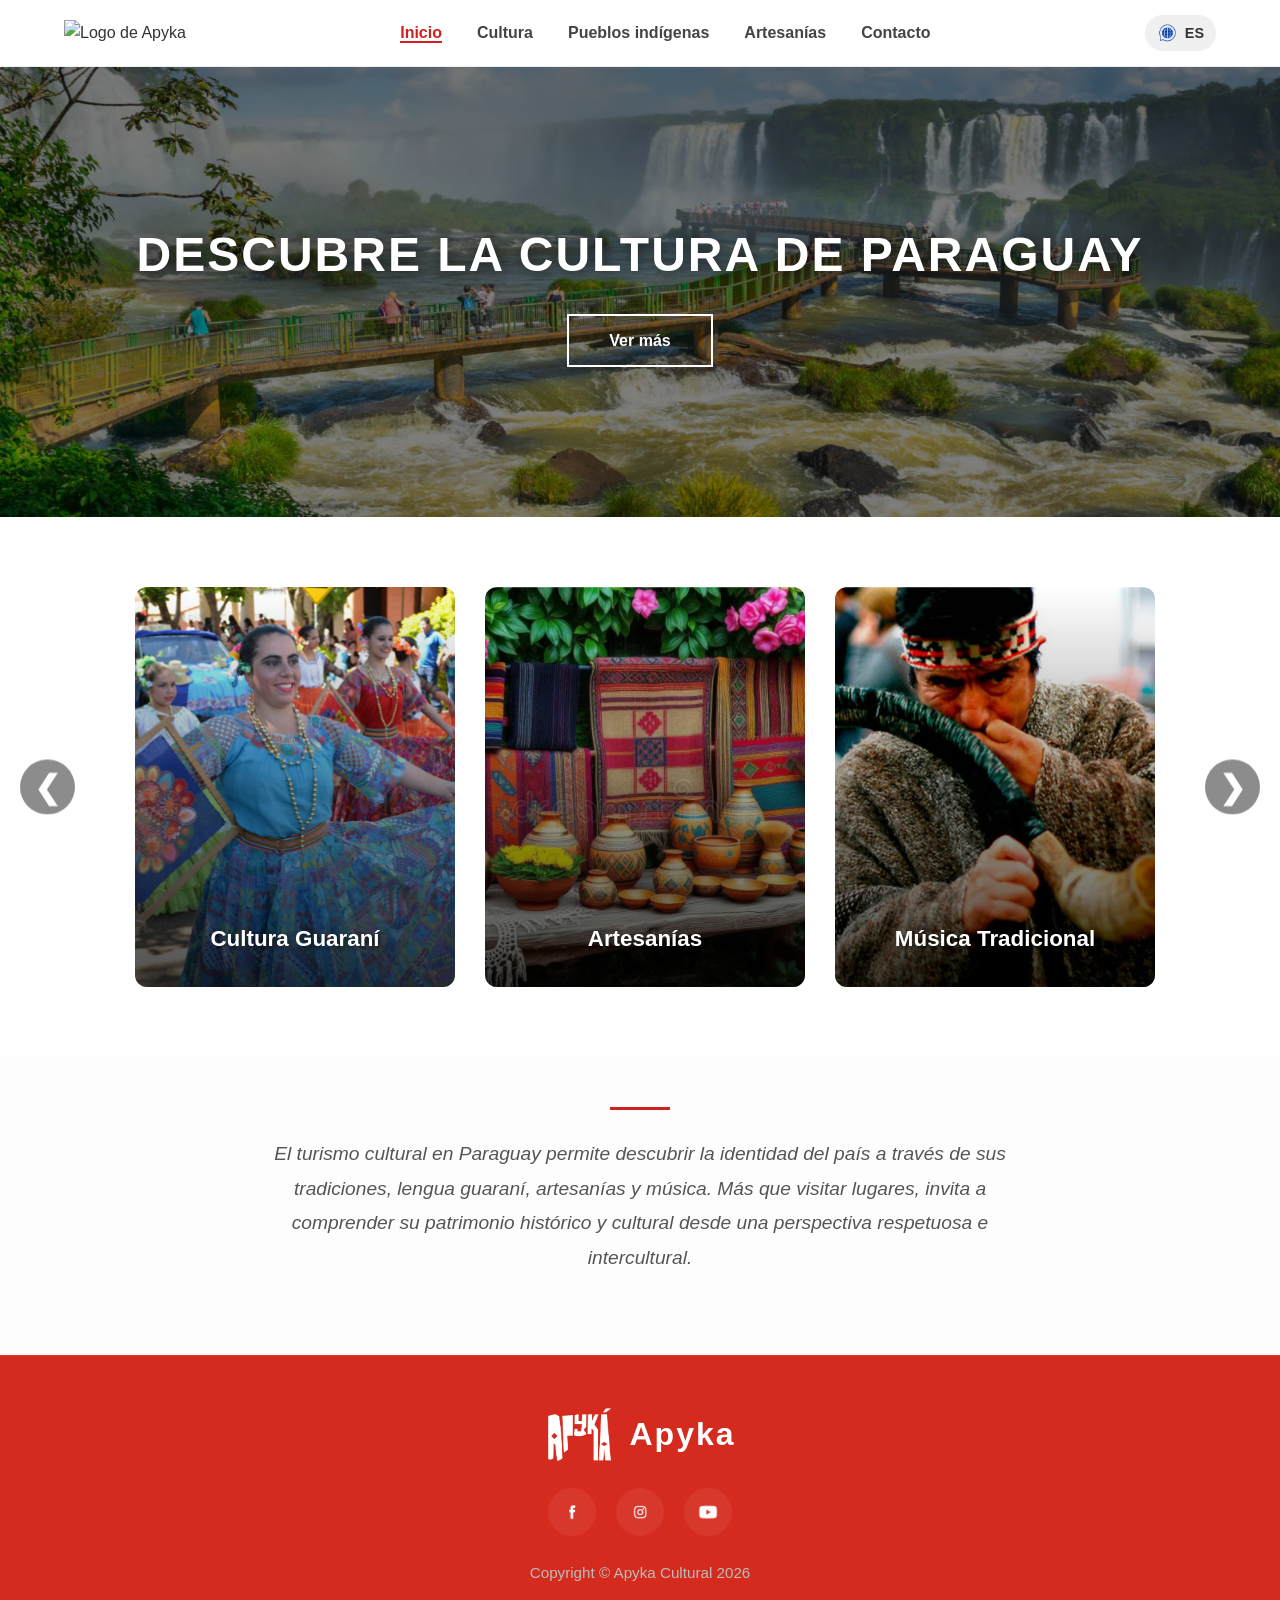
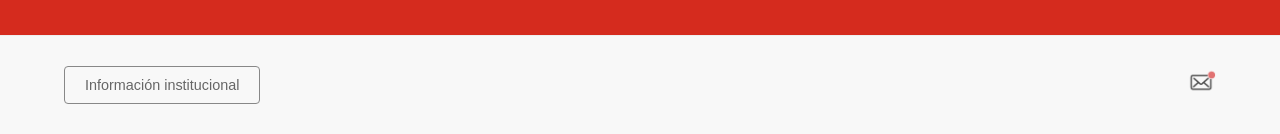
==== index.html @ 98e0ff98 "Add files via upload" ====
<!DOCTYPE html>
<html lang="es">
<head>
    <meta charset="UTF-8">
    <meta name="viewport" content="width=device-width, initial-scale=1.0">
    <title>Cultura de Paraguay - Inicio</title>
    <link rel="stylesheet" href="./css/estilos.css">
</head>

<body>

<header>

    <div class="logo">
        <img src="images/logo.png" alt="Logo de Apyka">
    </div>

    <button class="menu-toggle"
        aria-label="Abrir menú de navegación"
        aria-expanded="false"
        aria-controls="menu-principal">
        ☰
    </button>

    <nav class="menu-principal" id="menu-principal">
        <ul>
            <li><a href="index.html" class="active" id="navInicio">Inicio</a></li>
            <li><a href="cultura.html" id="navCultura">Cultura</a></li>
            <li><a href="pueblos.html" id="navPueblos">Pueblos indígenas</a></li>
            <li><a href="artesanias.html" id="navArtesanias">Artesanías</a></li>
            <li><a href="contacto.html" id="navContacto">Contacto</a></li>
        </ul>
    </nav>

    <div class="idioma-selector-container">

        <button class="btn-mundo"
            id="btnIdioma"
            aria-label="Seleccionar idioma del sitio">

            <img src="images/world-icon.png" alt="" class="icono-mundo">

            <span class="idioma-actual" id="idiomaActual">
                ES
            </span>

        </button>

        <ul class="lista-idiomas" id="menuIdiomas">
            <li><a href="index.html?lang=es">Español (ES)</a></li>
            <li><a href="index.html?lang=en">English (EN)</a></li>
            <li><a href="index.html?lang=gn">Guaraní (GN)</a></li>
        </ul>

    </div>

</header>

<main>

    <section class="hero-container">

        <div class="hero-content">

            <h1 id="heroTitulo">
                DESCUBRE LA CULTURA DE PARAGUAY
            </h1>

            <a href="cultura.html"
                class="btn-ver-mas"
                id="btnVerMas"
                aria-label="Ir a la página de cultura guaraní">

                Ver más

            </a>

        </div>

    </section>

    <section class="carrusel-seccion">

        <button class="slider-btn prev"
            aria-label="Imagen anterior">
            ❮
        </button>

        <button class="slider-btn next"
            aria-label="Siguiente imagen">
            ❯
        </button>

        <div class="carrusel-container">

            <div class="carrusel-track">

                <article class="tarjeta-carrusel" id="guaraniCard">
                    <img src="images/guarani.jpg" alt="Personas con vestimenta tradicional de la cultura guaraní">
                    <div class="tarjeta-info">
                        <h2 id="cardGuarani">Cultura Guaraní</h2>
                    </div>
                </article>

                <article class="tarjeta-carrusel" id="artesaniasCard">
                    <img src="images/artesanias.jpg" alt="Artesanías tradicionales paraguayas hechas a mano">
                    <div class="tarjeta-info">
                        <h2 id="cardArtesanias">Artesanías</h2>
                    </div>
                </article>

                <article class="tarjeta-carrusel" id="musicaCard">
                    <img src="images/musica.jpg" alt="Músicos paraguayos tocando arpa y guitarra tradicional">
                    <div class="tarjeta-info">
                        <h2 id="cardMusica">Música Tradicional</h2>
                    </div>
                </article>

                <article class="tarjeta-carrusel" id="gastronomiaCard">
                    <img src="images/comida.jpg" alt="Platos típicos paraguayos como chipa, sopa paraguaya y tereré">
                    <div class="tarjeta-info">
                        <h2 id="cardGastronomia">Gastronomía</h2>
                    </div>
                </article>

                <article class="tarjeta-carrusel" id="festividadesCard">
                    <img src="images/celebracion.jpg" alt="Celebración tradicional paraguaya con música y danzas culturales">
                    <div class="tarjeta-info">
                        <h2 id="cardFestividades">Festividades</h2>
                    </div>
                </article>

                <article class="tarjeta-carrusel" id="naturalezaCard">
                    <img src="images/naturaleza.jpg" alt="Paisaje natural representativo del turismo ecológico en Paraguay">
                    <div class="tarjeta-info">
                        <h2 id="cardNaturaleza">Naturaleza</h2>
                    </div>
                </article>

                <article class="tarjeta-carrusel" id="lenguaCard">
                    <img src="images/lenguaje.jpg" alt="Personas utilizando la lengua guaraní como parte de la identidad cultural paraguaya">
                    <div class="tarjeta-info">
                        <h2 id="cardLengua">Lengua Guaraní</h2>
                    </div>
                </article>

            </div>

        </div>

    </section>

    <section class="intro-text">

        <p id="textoIntro">
            El turismo cultural en Paraguay permite descubrir la identidad del país a través de sus tradiciones, lengua guaraní, artesanías y música. Más que visitar lugares, invita a comprender su patrimonio histórico y cultural desde una perspectiva respetuosa e intercultural.
        </p>

    </section>

</main>

<section class="pre-footer">

    <div class="pre-footer-logo">

        <img src="images/Logo-2.png"
            alt="Logo Apyka">

        <h2>
            Apyka
        </h2>

    </div>


    <div class="pre-footer-redes">

        <a href="#"
            aria-label="Facebook">

            <img src="images/facebook.png"
                alt="Facebook">

        </a>

        <a href="#"
            aria-label="Instagram">

            <img src="images/instagram.png"
                alt="Instagram">

        </a>

        <a href="#"
            aria-label="YouTube">

            <img src="images/youtube.png"
                alt="YouTube">

        </a>

    </div>


    <p class="pre-footer-copy">
        Copyright © Apyka Cultural 2026
    </p>

</section>

<footer class="main-footer">

    <div class="footer-left">
        <button class="btn-institucional" id="btnInstitucional">
            Información institucional
        </button>
    </div>

    <div class="footer-right">

        <a href="mailto:contacto@apyka.com"
            class="contacto-link"
            aria-label="Enviar correo a contacto@apyka.com">

            <img src="images/mail-icon.png" alt="Contacto" class="mail-icon">

        </a>

    </div>

</footer>

<!-- Paneles informativos -->

<div class="modal-cultura" id="modalCultura">

    <div class="modal-contenido">

        <button class="cerrar-modal" id="cerrarModal">
            &times;
        </button>

        <div class="modal-imagen">
            <img id="modalImg" src="" alt="">
        </div>

        <div class="modal-texto">
            <h2 id="modalTitulo"></h2>
            <p id="modalDescripcion"></p>
        </div>

    </div>

</div>

<script src="js/script.js"></script>

</body>
</html>
---- css/estilos.css ----
/* ESTILOS GENERALES Y ACCESIBILIDAD PAGINA DE INICIO */

* {
    margin: 0;
    padding: 0;
    box-sizing: border-box;
    font-family: 'Segoe UI', Tahoma, Geneva, Verdana, sans-serif;
}

html {
    scroll-behavior: smooth;
}

body {
    background-color: #ffffff;
    color: #333;
    line-height: 1.6;
}

/* ENCABEZADO */

header {
    display: flex;
    justify-content: space-between;
    align-items: center;
    padding: 15px 5%;
    background-color: #ffffff;
    border-bottom: 1px solid #eee;
}

.logo img {
    height: 60px;
    width: auto;
}

/* MENÚ DE NAVEGACIÓN */

.menu-principal ul {
    list-style: none;
    display: flex;
    gap: 35px;
}

.menu-principal ul li a {
    text-decoration: none;
    color: #444;
    font-weight: 600;
    font-size: 1rem;
    transition: 0.3s;
    background: none;
    padding: 0;
}

.menu-principal ul li a:hover {
    color: #d12020;
}

.menu-principal ul li a.active {
    color: #d12020;
    border-bottom: 2px solid #d12020;
}

/* SELECTOR DE IDIOMA */

.idioma-selector-container {
    position: relative;
    display: inline-block;
}

.btn-mundo {
    background-color: #f0f0f0;
    border: none;
    padding: 8px 12px;
    border-radius: 25px;
    display: flex;
    align-items: center;
    gap: 8px;
    cursor: pointer;
    transition: background 0.3s ease;
}

.btn-mundo:hover {
    background-color: #e0e0e0;
}

.icono-mundo {
    width: 20px;
    height: 20px;
}

.idioma-actual {
    font-weight: bold;
    font-size: 0.9rem;
    color: #333;
}

/* MENÚ IDIOMAS */

.lista-idiomas {
    position: absolute;
    top: 100%;
    right: 0;
    background-color: white;
    min-width: 140px;
    box-shadow: 0px 8px 16px rgba(0,0,0,0.1);
    border-radius: 8px;
    list-style: none;
    padding: 10px 0;
    margin-top: 5px;
    display: none;
    z-index: 1000;
}

.idioma-selector-container:hover .lista-idiomas {
    display: block;
}

.lista-idiomas li a {
    color: #333;
    padding: 10px 16px;
    text-decoration: none;
    display: block;
    font-size: 0.9rem;
    transition: background 0.2s;
}

.lista-idiomas li a:hover {
    background-color: #f1f1f1;
    color: #d12020;
}

/* HERO */

.hero-container {
    background:
    linear-gradient(rgba(0,0,0,0.5), rgba(0,0,0,0.5)),
    url('../images/banner.jpg') no-repeat center center;

    background-size: cover;
    height: 450px;

    display: flex;
    align-items: center;
    justify-content: center;

    text-align: center;
    color: white;
}

.hero-content h1 {
    font-size: 3rem;
    font-weight: 800;
    letter-spacing: 2px;
    text-shadow: 2px 2px 15px rgba(0,0,0,0.7);
    margin-bottom: 20px;
}

/* BOTÓN */

.btn-ver-mas {
    background-color: transparent;
    color: white;
    border: 2px solid white;
    padding: 12px 40px;
    font-size: 1rem;
    font-weight: bold;
    cursor: pointer;
    transition: all 0.4s ease;
    display: inline-block;
    text-decoration: none;
    text-align: center;
}

.btn-ver-mas:hover {
    background-color: white;
    color: #333;
    transform: translateY(-3px);
    box-shadow: 0 5px 15px rgba(0,0,0,0.3);
}

/* CARRUSEL */

.carrusel-seccion {
    width: 100%;
    overflow: hidden;
    padding: 50px 0;
    background-color: #fff;
    position: relative;
}

.carrusel-container {
    width: 1050px;
    margin: auto;
    overflow: hidden;
}

.carrusel-track {
    display: flex;
    justify-content: flex-start;
    align-items: center;
    gap: 30px;
    padding: 20px;
    transition: all 0.5s ease;
    flex-wrap: nowrap;
}

.carrusel-track::-webkit-scrollbar {
    display: none;
}

.slider-btn {
    position: absolute;
    top: 50%;
    transform: translateY(-50%);

    width: 55px;
    height: 55px;

    border-radius: 50%;
    border: none;

    background: rgba(0, 0, 0, 0.45);
    backdrop-filter: blur(4px);

    color: white;
    font-size: 2rem;
    font-weight: bold;

    display: flex;
    align-items: center;
    justify-content: center;

    cursor: pointer;
    z-index: 100;

    transition: all 0.3s ease;
}

.slider-btn.prev {
    left: 20px;
}

.slider-btn.next {
    right: 20px;
}

.slider-btn:hover {
    background: rgba(209, 32, 32, 0.9);
    transform: translateY(-50%) scale(1.1);
}

/* TARJETAS */

.tarjeta-carrusel {
    position: relative;
    min-width: 300px;
    flex-shrink: 0;
    height: 400px;
    border-radius: 12px;
    overflow: hidden;
    cursor: pointer;

    transition:
    transform 0.4s cubic-bezier(0.175, 0.885, 0.32, 1.275),
    box-shadow 0.4s ease;
}

.tarjeta-carrusel img {
    width: 100%;
    height: 100%;
    object-fit: cover;
    transition: filter 0.4s ease;
}

.tarjeta-info {
    position: absolute;
    bottom: 0;
    left: 0;

    width: 100%;
    height: 100%;

    display: flex;
    align-items: flex-end;
    justify-content: center;

    padding-bottom: 30px;

    background: linear-gradient(transparent, rgba(0,0,0,0.7));

    transition: background 0.4s ease;
}

.tarjeta-info h2 {
    color: white;
    font-size: 1.4rem;
    text-align: center;
    text-shadow: 2px 2px 4px rgba(0,0,0,0.5);
}

/* EFECTOS */

.tarjeta-carrusel:hover {
    transform: translateY(-15px);
    box-shadow: 0 15px 35px rgba(0,0,0,0.3);
}

.tarjeta-carrusel:hover img {
    filter: brightness(40%);
}

.tarjeta-carrusel:hover .tarjeta-info {
    background: rgba(0,0,0,0.5);
}

/* INTRODUCCIÓN */

.intro-text {
    padding: 80px 20%;
    text-align: center;
    background-color: #fdfdfd;
    position: relative;
}

.intro-text::before {
    content: "";
    position: absolute;
    top: 50px;
    left: 50%;
    transform: translateX(-50%);
    width: 60px;
    height: 3px;
    background-color: #d12020;
}

.intro-text p {
    font-size: 1.2rem;
    color: #555;
    line-height: 1.8;
    font-style: italic;
}

/* FOOTER */

.main-footer {
    display: flex;
    justify-content: space-between;
    align-items: center;
    padding: 30px 5%;
    background-color: #f8f8f8;
    border-top: 1px solid #eee;
}

.btn-institucional {
    background-color: transparent;
    border: 1px solid #888;
    color: #666;
    padding: 10px 20px;
    border-radius: 4px;
    font-size: 0.9rem;
    cursor: pointer;
    transition: all 0.3s ease;
}

.btn-institucional:hover {
    background-color: #333;
    color: #fff;
    border-color: #333;
}

.mail-icon {
    width: 30px;
    height: auto;
    opacity: 0.7;
    transition: opacity 0.3s;
}

.mail-icon:hover {
    opacity: 1;
}

/* CULTURA */

.hero-cultura {
    background:
    linear-gradient(rgba(0,0,0,0.5), rgba(0,0,0,0.5)),
    url('../images/banner-cultura.jpg') no-repeat center center;

    background-size: cover;
    height: 450px;
}

.descripcion-premium {
    text-align: center;
    padding: 80px 15%;
    background-color: #ffffff;
}

.decoracion-linea {
    width: 50px;
    height: 3px;
    background-color: #d12020;
    margin: 0 auto 25px auto;
}

.descripcion-premium p {
    font-size: 1.15rem;
    color: #444;
    line-height: 1.8;
    margin-bottom: 5px;
}

/* GALERÍA */

.galeria-cultura {
    display: grid;
    grid-template-columns: repeat(auto-fit, minmax(250px, 1fr));
    gap: 30px;
    padding: 0 5% 100px 5%;
    max-width: 1300px;
    margin: 0 auto;
}

.tarjeta-guarani {
    background: #fff;
    border-radius: 12px;
    overflow: hidden;
    box-shadow: 0 10px 25px rgba(0,0,0,0.05);
    transition: all 0.4s ease;
}

.tarjeta-guarani:hover {
    transform: translateY(-15px);
    box-shadow: 0 20px 40px rgba(0,0,0,0.15);
}

.imagen-contenedor {
    height: 280px;
    overflow: hidden;
}

.imagen-contenedor img {
    width: 100%;
    height: 100%;
    object-fit: cover;
    transition: transform 0.6s ease;
}

.tarjeta-guarani:hover img {
    transform: scale(1.1);
}

.info-tarjeta {
    padding: 25px;
    text-align: left;
}

.info-tarjeta h3 {
    font-size: 1.3rem;
    color: #222;
    margin-bottom: 10px;
}

.info-tarjeta p {
    font-size: 0.95rem;
    color: #777;
}

/* ARTESANÍAS */

.hero-artesanias {
    background:
    linear-gradient(rgba(0,0,0,0.4), rgba(0,0,0,0.5)),
    url('../images/artesanat-bg.jpg') no-repeat center center;

    background-size: cover;
    height: 450px;

    display: flex;
    align-items: center;
    justify-content: center;
}

.hero-artesanias h1 {
    text-transform: uppercase;
    letter-spacing: 4px;
    text-shadow: 3px 3px 15px rgba(0,0,0,0.8);
}

.contenedor-artesanias {
    max-width: 1200px;
    margin: 40px auto;
    padding: 0 5%;

    display: flex;
    flex-direction: column;
    gap: 60px;
}

.tarjeta-horizontal {
    display: flex;
    background: #ffffff;
    border-radius: 15px;
    overflow: hidden;
    box-shadow: 0 15px 35px rgba(0,0,0,0.08);
    transition: transform 0.3s ease;
}

.tarjeta-horizontal:hover {
    transform: translateY(-5px);
}

.tarjeta-invertida {
    flex-direction: row-reverse;
}

.imagen-destacada {
    flex: 1.2;
    position: relative;
    min-height: 350px;
}

.imagen-destacada img {
    width: 100%;
    height: 100%;
    object-fit: cover;
}

.etiqueta-flotante {
    position: absolute;
    top: 20px;
    left: 20px;

    background: rgba(209, 32, 32, 0.9);
    color: white;

    padding: 5px 15px;
    font-size: 0.8rem;
    font-weight: bold;

    border-radius: 4px;
    letter-spacing: 1px;
}

.contenido-detalle {
    flex: 1;
    padding: 50px;

    display: flex;
    flex-direction: column;
    justify-content: center;
}

.contenido-detalle h2 {
    font-size: 2.2rem;
    color: #222;
    margin-bottom: 15px;
}

.separador-rojo {
    width: 40px;
    height: 3px;
    background: #d12020;
    margin-bottom: 25px;
}

.contenido-detalle p {
    font-size: 1.05rem;
    color: #555;
    line-height: 1.8;
    text-align: justify;
}

/* ACCESIBILIDAD */

a:focus,
button:focus {
    outline: 3px solid #d12020;
    outline-offset: 3px;
    border-radius: 4px;
}

button:active,
a:active {
    transform: scale(0.98);
}

/* MENÚ HAMBURGUESA */

.menu-toggle {
    display: none;
    background: #ffffff;
    border: 2px solid #d12020;
    border-radius: 8px;
    padding: 4px 9px;
    font-size: 1.5rem;
    cursor: pointer;
    color: #333;
    position: absolute;
    top: 20px;
    right: 20px;
    z-index: 2000;
    transition: all 0.3s ease;
}

.menu-toggle:hover {
    background-color: #d12020;
    color: white;
}

/* RESPONSIVE */

@media (max-width: 768px) {

    header {
        flex-wrap: wrap;
        padding: 15px;
    }

    .menu-toggle {
        display: block;
    }

    .menu-principal {
    position: fixed;
    top: 0;
    right: -100%;
    width: 260px;
    height: 100vh;
    background-color: white;
    box-shadow: -5px 0 15px rgba(0,0,0,0.1);
    padding-top: 120px;
    transition: right 0.4s ease;
    z-index: 1500;
}

    .menu-principal.activo {
    right: 0;
}

    .menu-principal ul {
    flex-direction: column;
    gap: 25px;
    text-align: center;
}

    .idioma-selector-container {
    position: absolute;
    top: 22px;
    right: 80px;
}

    .hero-content h1 {
        font-size: 2rem;
        padding: 0 10px;
    }

    .intro-text {
        padding: 50px 10%;
    }

    .tarjeta-horizontal {
        flex-direction: column;
    }

    .contenido-detalle {
        padding: 30px;
    }
}

@media (max-width: 480px) {

    .hero-content h1 {
        font-size: 1.5rem;
    }

    .btn-ver-mas {
        padding: 10px 20px;
        font-size: 0.9rem;
    }

    .contenido-detalle {
        padding: 20px;
    }

    .intro-text {
        padding: 40px 5%;
    }
}

@media (max-width: 768px) {

    .slider-btn {
        width: 45px;
        height: 45px;
        font-size: 1.5rem;
    }

}

/* MODAL CULTURAL */

.modal-cultura {
    position: fixed;
    inset: 0;
    background: rgba(0,0,0,0.75);

    display: none;

    justify-content: center;
    align-items: center;

    z-index: 5000;

    padding: 20px;
}

.modal-cultura.activo {
    display: flex;
}

.modal-contenido {
    background: white;
    width: 90%;
    max-width: 1100px;

    border-radius: 20px;
    overflow: hidden;

    display: flex;
    position: relative;

    animation: aparecerModal 0.3s ease;
}

.modal-imagen {
    flex: 1;
    min-height: 500px;
}

.modal-imagen img {
    width: 100%;
    height: 100%;
    object-fit: cover;
}

.modal-texto {
    flex: 1;
    padding: 50px;

    display: flex;
    flex-direction: column;
    justify-content: center;
}

.modal-texto h2 {
    font-size: 2rem;
    margin-bottom: 20px;
    color: #222;
}

.modal-texto p {
    text-align: justify;
    line-height: 1.8;
    color: #444;
    margin-bottom: 15px;
}

.cerrar-modal {
    position: absolute;
    top: 20px;
    right: 20px;

    width: 45px;
    height: 45px;

    border: none;
    border-radius: 50%;

    background: #d12020;
    color: white;

    font-size: 1.5rem;
    cursor: pointer;

    transition: 0.3s ease;
}

.cerrar-modal:hover {
    transform: scale(1.1);
}

@keyframes aparecerModal {
    from {
        opacity: 0;
        transform: scale(0.9);
    }

    to {
        opacity: 1;
        transform: scale(1);
    }
}

/* RESPONSIVE */

@media (max-width: 768px) {

    .modal-contenido {
        flex-direction: column;
        max-height: 90vh;
        overflow-y: auto;
    }

    .modal-imagen {
        min-height: 250px;
    }

    .modal-texto {
        padding: 30px;
    }

    .modal-imagen {
    height: 300px;
}

.modal-imagen img {
    width: 100%;
    height: 100%;
    object-fit: cover;
}

.modal-texto {
    background-color: white;
    padding: 25px;
}

.modal-texto h2 {
    color: #222;
    margin-bottom: 20px;
    text-align: center;
    font-size: 1.8rem;
}

.modal-texto p {
    text-align: justify;
    line-height: 1.8;
    color: #444;
}

.intro-text::before {
    top: 25px;
}

.intro-text p {
    margin-top: 25px;
}

}



/* CONTACTO */

.hero-contacto {

    background:
    linear-gradient(rgba(0,0,0,0.55),
    rgba(0,0,0,0.55)),
    url("../images/contacto-bg.jpg");

    background-size: cover;
    background-position: center;

}


.contacto-seccion {

    width: 90%;
    max-width: 1300px;

    margin: 80px auto;

    display: grid;
    grid-template-columns: 1fr 1fr;

    gap: 50px;

    align-items: center;

}


.contacto-info h2 {

    font-size: 2rem;

    color: #5e5e5e;

    margin-bottom: 20px;

}


.contacto-info p {

    color: #000000;

    line-height: 1.8;

    text-align: justify;

    margin-bottom: 30px;

}


.formulario-contacto {

    display: flex;
    flex-direction: column;

    gap: 20px;

}


.formulario-contacto input,
.formulario-contacto textarea {

    width: 100%;
    padding: 12px;

    border: 1px solid #ccc;
    background: #ffffff;

    color: #000;
    border-radius: 10px;
    font-size: 1rem;
    outline: none;
}



.formulario-contacto textarea {

    resize: vertical;

}


.formulario-contacto input::placeholder,
.formulario-contacto textarea::placeholder {

    color: #636363;

}


.btn-enviar {

    background: #b22222;

    color: white;

    border: none;

    padding: 15px;

    border-radius: 10px;

    cursor: pointer;

    transition: 0.3s;

    font-size: 1rem;

}


.btn-enviar:hover {

    background: #d12f2f;

}


.mapa-contacto iframe {

    width: 100%;

    height: 500px;

    border: none;

    border-radius: 18px;

}


/* RESPONSIVE */

@media (max-width: 900px) {

    .contacto-seccion {

        grid-template-columns: 1fr;

    }

}


/* PRE FOOTER */

.pre-footer {

    width: 100%;

    padding: 50px 8%;

    background: #d52b1e;

    border-top: 1px solid rgba(255,255,255,0.08);

    display: flex;

    flex-direction: column;

    align-items: center;

    justify-content: center;

    gap: 25px;

    text-align: center;

}


.pre-footer-logo {

    display: flex;

    align-items: center;

    gap: 15px;

}


.pre-footer-logo img {

    width: 70px;

}


.pre-footer-logo h2 {

    color: white;

    font-size: 2rem;

    letter-spacing: 2px;

}


.pre-footer-redes {

    display: flex;

    gap: 20px;

}


.pre-footer-redes a {

    width: 48px;
    height: 48px;

    border-radius: 50%;

    background: rgba(255,255,255,0.06);

    display: flex;

    align-items: center;
    justify-content: center;

    transition: 0.3s ease;

}


.pre-footer-redes a:hover {

    background: #b22222;

    transform: translateY(-5px);

}


.pre-footer-redes img {

    width: 22px;

    height: 22px;

}


.pre-footer-copy {

    color: #bdbdbd;

    font-size: 0.95rem;

}


/* HERO PUEBLOS */

.hero-pueblos {

    background:
    linear-gradient(rgba(0,0,0,0.55),
    rgba(0,0,0,0.55)),
    url("../images/pueblos-bg.jpg");

    background-size: cover;
    background-position: center;

}


/* GRID PUEBLOS */

.grid-pueblos {

    width: 90%;
    max-width: 1300px;

    margin: 70px auto;

    display: grid;

    grid-template-columns:
    repeat(auto-fit, minmax(260px, 1fr));

    gap: 35px;

}


.card-pueblo {

    background: #111;

    border-radius: 18px;

    overflow: hidden;

    transition: 0.3s ease;

    border: 1px solid rgba(255,255,255,0.08);

}


.card-pueblo:hover {

    transform: translateY(-8px);

}


.card-pueblo img {

    width: 100%;
    height: 260px;

    object-fit: cover;

}


.contenido-pueblo {

    padding: 25px;

}


.contenido-pueblo h2 {

    color: white;

    font-size: 1.5rem;

    margin-bottom: 10px;

}


.region {

    display: inline-block;

    margin-bottom: 18px;

    padding: 6px 14px;

    background: #a00000;

    color: white;

    border-radius: 30px;

    font-size: 0.9rem;

}


.contenido-pueblo p {

    color: #d9d9d9;

    line-height: 1.8;

    text-align: justify;

}


/* MAPA */

.mapa-cultural {

    width: 90%;
    max-width: 1300px;

    margin: 80px auto;

    display: flex;

    align-items: center;

    justify-content: space-between;

    gap: 50px;

    flex-wrap: wrap;

}


.mapa-info {

    flex: 1;

    min-width: 300px;

}


.mapa-info h2 {

    color: white;

    font-size: 2rem;

    margin-bottom: 20px;

}


.mapa-info p {

    color: #d9d9d9;

    line-height: 1.9;

    margin-bottom: 25px;

    text-align: justify;

}


.mapa-info ul {

    padding-left: 20px;

    color: #d9d9d9;

    line-height: 2;

}


.mapa-imagen {

    flex: 1;

    min-width: 300px;

    text-align: center;

}


.mapa-imagen img {

    width: 100%;
    max-width: 450px;

}


/* LENGUAS */

.lenguas-section {

    width: 90%;
    max-width: 1200px;

    margin: 90px auto;

    text-align: center;

}


.lenguas-section h2 {

    color: white;

    font-size: 2rem;

    margin-bottom: 40px;

}


.lenguas-container {

    display: flex;

    justify-content: center;

    flex-wrap: wrap;

    gap: 20px;

}


.lenguas-container span {

    padding: 14px 24px;

    border-radius: 50px;

    background: #a00000;

    color: white;

    font-weight: 600;

}


/* RESPONSIVE */

@media (max-width: 768px) {

    .mapa-cultural {

        flex-direction: column;

    }
}

/* ========================================= */
/* PÁGINA PUEBLOS INDÍGENAS */
/* ========================================= */

.hero-pueblos {

    background:
    linear-gradient(rgba(0,0,0,0.55),
    rgba(0,0,0,0.55)),
    url("../images/pueblos-bg.jpg");

    background-size: cover;
    background-position: center;

}


/* INTRO */

.descripcion-premium {

    text-align: center;

    padding: 80px 15%;

    background: white;

}

.decoracion-linea {

    width: 60px;
    height: 3px;

    background: #d12020;

    margin: 0 auto 30px auto;

}

.descripcion-premium p {

    font-size: 1.1rem;

    line-height: 1.9;

    color: #555;

    margin-bottom: 12px;

}


/* INFORMACIÓN */

.info-pueblos {

    width: 90%;
    max-width: 1300px;

    margin: 60px auto;

    display: flex;
    flex-direction: column;

    gap: 80px;

}

.bloque-info {

    display: grid;

    grid-template-columns: 1fr 1fr;

    gap: 60px;

    align-items: center;

}

.bloque-info.invertido .texto-info {

    order: 2;

}

.bloque-info.invertido .imagen-info {

    order: 1;

}

.texto-info {

    padding: 10px;

}

.texto-info h2 {

    font-size: 2.3rem;

    margin-bottom: 20px;

    color: #222;

}

.texto-info p {

    font-size: 1.08rem;

    color: #555;

    line-height: 1.9;

    margin-bottom: 18px;

    text-align: justify;

}

.texto-info ul {

    padding-left: 20px;

    line-height: 2;

    color: #555;

}

.imagen-info {

    overflow: hidden;

    border-radius: 20px;

    box-shadow: 0 15px 35px rgba(0,0,0,0.12);

}

.imagen-info img {

    width: 100%;

    display: block;

    transition: transform 0.5s ease;

}

.bloque-info:hover img {

    transform: scale(1.05);

}


/* FRASE INTERMEDIA */

.frase-intermedia {

    margin: 100px 0;

    padding: 90px 10%;

    text-align: center;

    background:
    linear-gradient(rgba(0,0,0,0.6),
    rgba(0,0,0,0.6)),
    url("../images/pueblos-frase.jpg");

    background-size: cover;
    background-position: center;

    color: white;

}

.frase-intermedia h2 {

    font-size: 2.2rem;

    line-height: 1.6;

}


/* PUEBLOS DESTACADOS */

.pueblos-destacados {

    width: 90%;
    max-width: 1300px;

    margin: 100px auto;

}

.pueblos-destacados h2 {

    text-align: center;

    font-size: 2.5rem;

    margin-bottom: 50px;

}

.grid-pueblos {

    display: grid;

    grid-template-columns:
    repeat(auto-fit, minmax(280px, 1fr));

    gap: 35px;

}

.card-pueblo {

    background: white;

    border-radius: 18px;

    overflow: hidden;

    box-shadow: 0 10px 30px rgba(0,0,0,0.08);

    transition: 0.3s ease;

}

.card-pueblo:hover {

    transform: translateY(-10px);

}

.card-pueblo img {

    width: 100%;
    height: 260px;

    object-fit: cover;

}

.contenido-pueblo {

    padding: 25px;

}

.region {

    display: inline-block;

    padding: 6px 14px;

    background: #d12020;

    color: white;

    border-radius: 30px;

    font-size: 0.85rem;

    margin-bottom: 15px;

}

.contenido-pueblo h3 {

    font-size: 1.5rem;

    margin-bottom: 12px;

    color: #222;

}

.contenido-pueblo p {

    color: #555;

    line-height: 1.8;

}


/* DATOS */

.datos-culturales {

    background: #f7f7f7;

    padding: 90px 5%;

    margin-top: 50px;

}

.datos-culturales h2 {

    text-align: center;

    font-size: 2.5rem;

    margin-bottom: 50px;

}

.grid-datos {

    display: grid;

    grid-template-columns:
    repeat(auto-fit, minmax(220px, 1fr));

    gap: 30px;

}

.dato-box {

    background: white;

    padding: 40px 30px;

    border-radius: 18px;

    text-align: center;

    border-top: 4px solid #d12020;

    box-shadow: 0 10px 25px rgba(0,0,0,0.06);

    transition: 0.3s ease;

}

.dato-box:hover {

    transform: translateY(-8px);

}

.dato-box h3 {

    font-size: 3rem;

    color: #d12020;

    margin-bottom: 15px;

}

.dato-box p {

    line-height: 1.8;

    color: #555;

}


/* GALERÍA */

.galeria-indigena {

    width: 90%;
    max-width: 1300px;

    margin: 100px auto;

}

.galeria-indigena h2 {

    text-align: center;

    font-size: 2.5rem;

    margin-bottom: 50px;

}

.grid-galeria {

    display: grid;

    grid-template-columns:
    repeat(auto-fit, minmax(250px, 1fr));

    gap: 25px;

}

.grid-galeria img {

    width: 100%;

    height: 300px;

    object-fit: cover;

    border-radius: 18px;

    transition: 0.4s ease;

}

.grid-galeria img:hover {

    transform: scale(1.03);

}


/* FRASE FINAL */

.frase-cultural {

    padding: 110px 10%;

    text-align: center;

    background:
    linear-gradient(rgba(0,0,0,0.65),
    rgba(0,0,0,0.65)),
    url("../images/cultura-final.jpg");

    background-size: cover;
    background-position: center;

    color: white;

}

.frase-cultural h2 {

    font-size: 2.5rem;

    line-height: 1.5;

    margin-bottom: 25px;

}

.frase-cultural p {

    max-width: 900px;

    margin: auto;

    line-height: 1.9;

}


/* RESPONSIVE */

@media (max-width: 900px) {

    .bloque-info {

        grid-template-columns: 1fr;

    }

    .bloque-info.invertido .texto-info,
    .bloque-info.invertido .imagen-info {

        order: initial;

    }

}

@media (max-width: 768px) {

    .descripcion-premium {

        padding: 60px 10%;

    }

    .texto-info h2 {

        font-size: 1.8rem;

    }

    .frase-intermedia h2,
    .frase-cultural h2 {

        font-size: 1.7rem;

    }

}

.lista-idiomas {
    display: none;
}

.idioma-selector-container.activo .lista-idiomas {
    display: block;
}
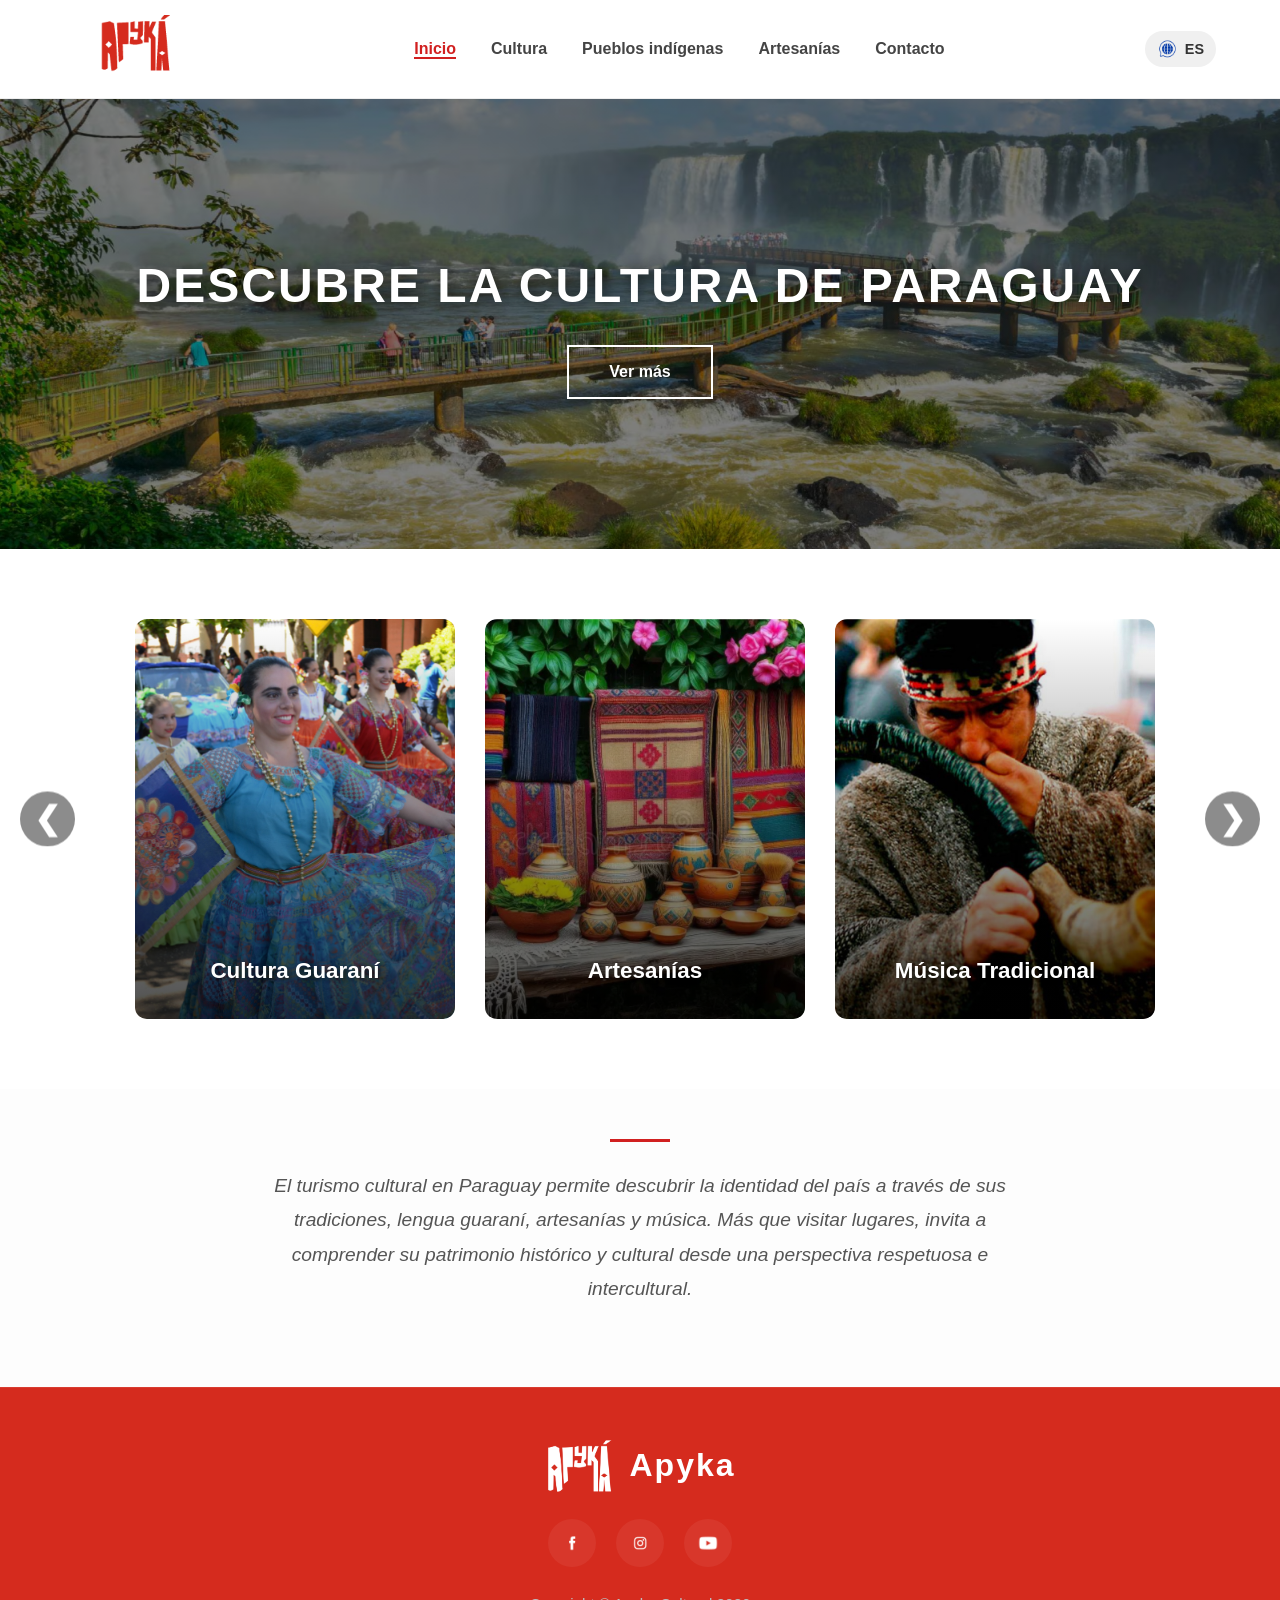
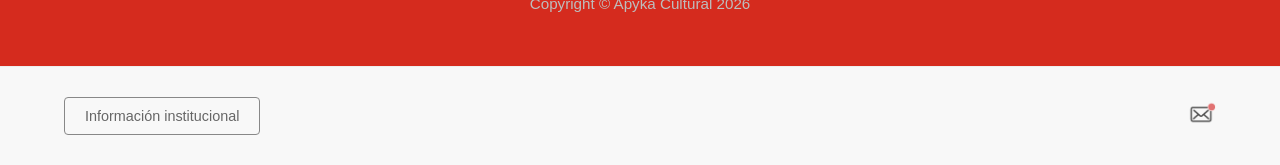
==== commit aa548153: "Add files via upload" ====
--- a/index.html
+++ b/index.html
@@ -12,7 +12,7 @@
 <header>
 
     <div class="logo">
-        <img src="images/logo.png" alt="Logo de Apyka">
+        <img src="images/Logo.png" alt="Logo de Apyka">
     </div>
 
     <button class="menu-toggle"
